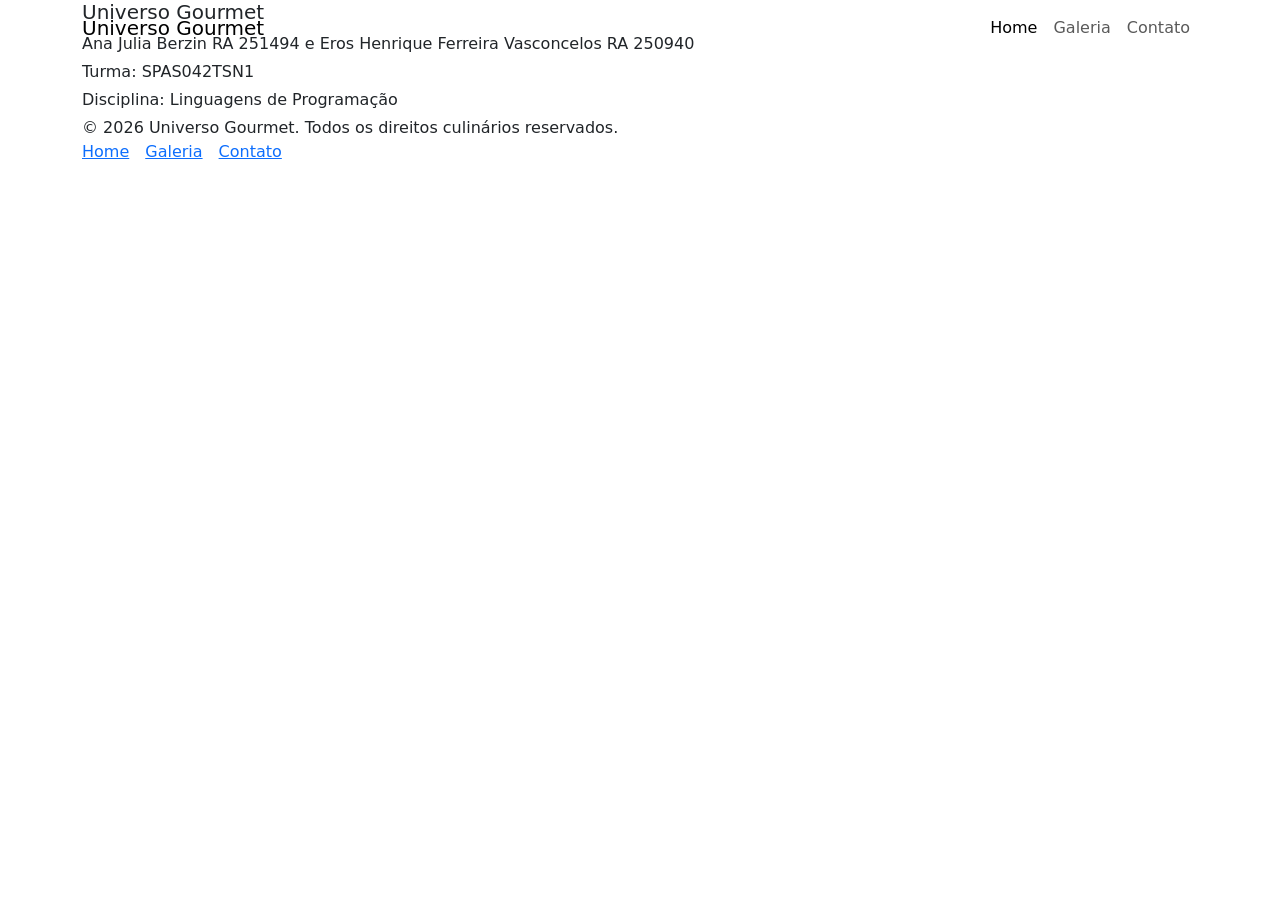
==== index.html @ 27cf1a8c "Estrutura inicial do projeto" ====
<!DOCTYPE html>
<html lang="pt-BR">
<head>
    <meta charset="UTF-8">
    <meta name="viewport" content="width=device-width, initial-scale=1.0">
    <title>Universo Gourmet | Home</title>
    <link href="https://cdn.jsdelivr.net/npm/bootstrap@5.3.3/dist/css/bootstrap.min.css" rel="stylesheet">
    <link rel="stylesheet" href="css/style.css">
</head>
<body>
    <header>
        <nav class="navbar navbar-expand-lg navbar-light fixed-top barra-navegacao">
            <div class="container">
                <a class="navbar-brand" href="index.html">Universo Gourmet</a>
                <button class="navbar-toggler" type="button" data-bs-toggle="collapse" data-bs-target="#menuPrincipal" aria-controls="menuPrincipal" aria-expanded="false" aria-label="Abrir menu de navegação">
                    <span class="navbar-toggler-icon"></span>
                </button>
                <div class="collapse navbar-collapse" id="menuPrincipal">
                    <ul class="navbar-nav ms-auto mb-2 mb-lg-0 lista-navegacao">
                        <li class="nav-item">
                            <a class="nav-link active" aria-current="page" href="index.html">Home</a>
                        </li>
                        <li class="nav-item">
                            <a class="nav-link" href="galeria.html">Galeria</a>
                        </li>
                        <li class="nav-item">
                            <a class="nav-link" href="contato.html">Contato</a>
                        </li>
                    </ul>
                </div>
            </div>
        </nav>
    </header>

    <main class="conteudo-principal container">
    </main>

    <footer>
        <div class="container footer-conteudo">
            <div class="d-flex flex-column gap-1">
                <h5 class="mb-1">Universo Gourmet</h5>
                <p class="mb-0">Ana Julia Berzin RA 251494 e Eros Henrique Ferreira Vasconcelos RA 250940</p>
                <p class="mb-0">Turma: SPAS042TSN1</p>
                <p class="mb-0">Disciplina: Linguagens de Programação</p>
                <p class="mb-0">© 2026 Universo Gourmet. Todos os direitos culinários reservados.</p>
            </div>
            <nav class="d-flex flex-wrap gap-3 links-rodape" aria-label="Navegação do rodapé">
                <a class="footer-link" href="index.html">Home</a>
                <a class="footer-link" href="galeria.html">Galeria</a>
                <a class="footer-link" href="contato.html">Contato</a>
            </nav>
        </div>
    </footer>

    <script src="https://cdn.jsdelivr.net/npm/bootstrap@5.3.3/dist/js/bootstrap.bundle.min.js"></script>
    <script src="./js/script.js"></script>
</body>
</html>
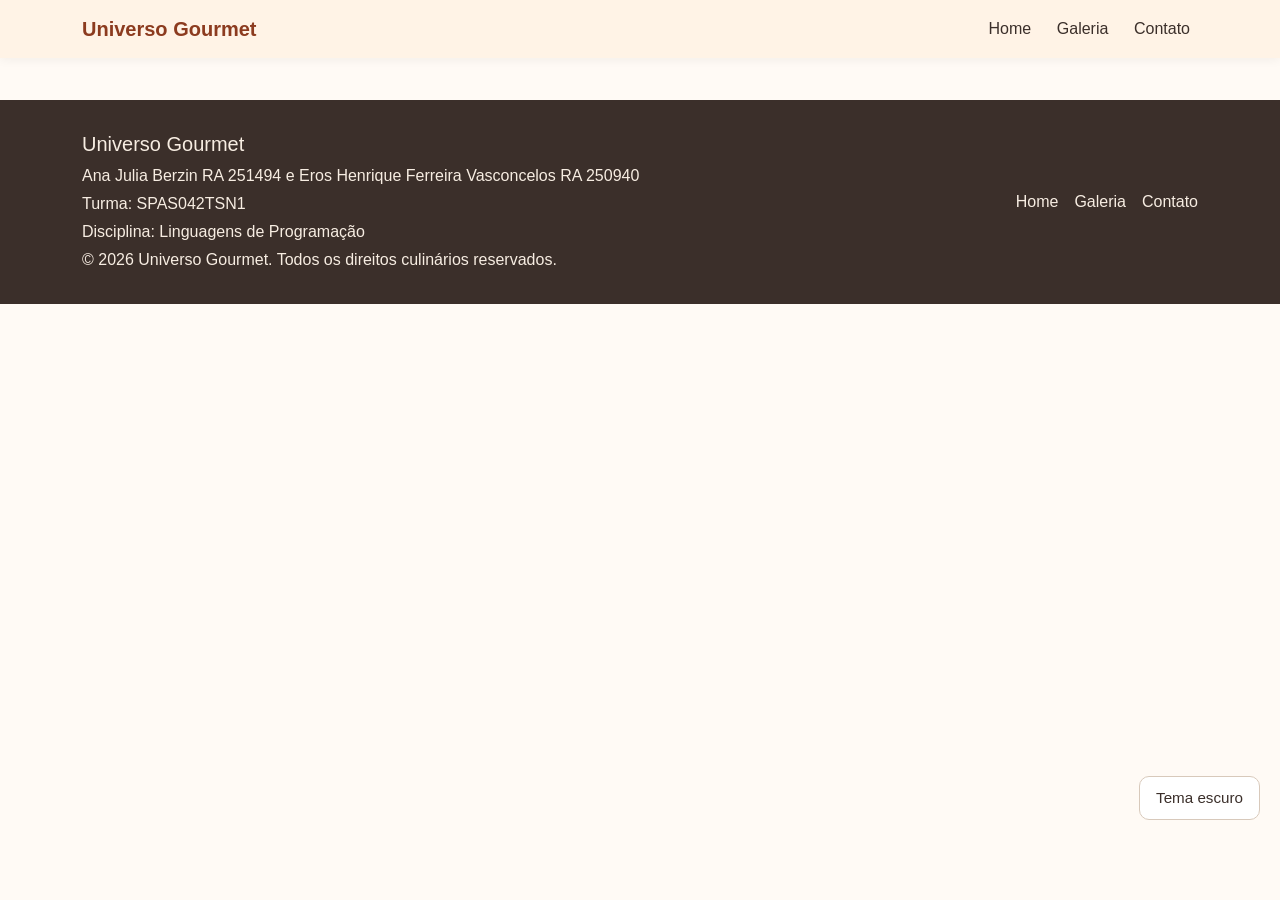
==== commit 4b2be87e: "Adiciona cabecalho institucional nos arquivos" ====
--- a/index.html
+++ b/index.html
@@ -1,4 +1,12 @@
 <!DOCTYPE html>
+<!--
+AF - Avaliacao Final - Linguagens de Programacao
+Tema do Projeto: Universo Gourmet
+Aluno 1: Ana Julia Berzin - RA: 251494
+Aluno 2: Eros Henrique Ferreira Vasconcelos - RA: 250940
+Professor: Abimael de Oliveira
+Data de entrega: 07/06
+-->
 <html lang="pt-BR">
 <head>
     <meta charset="UTF-8">
--- a/css/style.css
+++ b/css/style.css
@@ -0,0 +1,572 @@
+/*
+AF - Avaliacao Final - Linguagens de Programacao
+Tema do Projeto: Universo Gourmet
+Aluno 1: Ana Julia Berzin - RA: 251494
+Aluno 2: Eros Henrique Ferreira Vasconcelos - RA: 250940
+Professor: Abimael de Oliveira
+Data de entrega: 07/06
+*/
+
+:root {
+	--fonte-principal: "Poppins", sans-serif;
+
+	--cor-primaria: #d96b2b;
+	--cor-secundaria: #f2c98a;
+	--cor-destaque: #8c3b1f;
+
+	--cor-fundo: #fffaf5;
+	--cor-texto: #2f2a26;
+	--cor-texto-suave: #6e6258;
+
+	--cor-navbar-fundo: #fff3e6;
+	--cor-navbar-texto: #3b2f2a;
+
+	--cor-botao-fundo: #d96b2b;
+	--cor-botao-texto: #ffffff;
+	--cor-botao-hover: #b8561f;
+
+	--cor-card-fundo: #ffffff;
+	--cor-card-borda: #f0dfcf;
+	--cor-card-sombra: rgba(47, 42, 38, 0.08);
+	--cor-sombra-navbar: rgba(0, 0, 0, 0.05);
+	--cor-foco-botao: rgba(217, 107, 43, 0.25);
+	--cor-foco-campo: rgba(217, 107, 43, 0.2);
+	--cor-botao-secundario-borda: #b9aca1;
+	--cor-botao-secundario-hover: #efe2d6;
+
+	--cor-footer-fundo: #3b2f2a;
+	--cor-footer-texto: #f7ede2;
+
+	--cor-botao-tema-fundo: #ffffff;
+	--cor-botao-tema-texto: #3b2f2a;
+	--cor-botao-tema-borda: #d8c9bb;
+	--cor-botao-tema-hover: #f5e9de;
+}
+
+body[data-tema="escuro"] {
+	--cor-primaria: #e6854c;
+	--cor-secundaria: #4a3428;
+	--cor-destaque: #ffd2b2;
+
+	--cor-fundo: #1f1b18;
+	--cor-texto: #f8efe4;
+	--cor-texto-suave: #d6c5b7;
+
+	--cor-navbar-fundo: #2a231f;
+	--cor-navbar-texto: #f8efe4;
+
+	--cor-botao-fundo: #e6854c;
+	--cor-botao-texto: #1f1b18;
+	--cor-botao-hover: #f39a63;
+
+	--cor-card-fundo: #2d2621;
+	--cor-card-borda: #4f433a;
+	--cor-card-sombra: rgba(0, 0, 0, 0.35);
+	--cor-sombra-navbar: rgba(0, 0, 0, 0.35);
+	--cor-foco-botao: rgba(230, 133, 76, 0.3);
+	--cor-foco-campo: rgba(230, 133, 76, 0.25);
+	--cor-botao-secundario-borda: #8e7d70;
+	--cor-botao-secundario-hover: #3a322c;
+
+	--cor-footer-fundo: #1a1613;
+	--cor-footer-texto: #f8efe4;
+
+	--cor-botao-tema-fundo: #2d2621;
+	--cor-botao-tema-texto: #f8efe4;
+	--cor-botao-tema-borda: #6a5a4e;
+	--cor-botao-tema-hover: #3a322c;
+}
+
+/* Reset básico */
+* {
+	margin: 0;
+	padding: 0;
+	box-sizing: border-box;
+}
+
+img {
+	max-width: 100%;
+	display: block;
+}
+
+ul {
+	list-style: none;
+	padding-left: 0;
+}
+
+a {
+	text-decoration: none;
+}
+
+/* Body */
+body {
+	font-family: var(--fonte-principal);
+	background-color: var(--cor-fundo);
+	color: var(--cor-texto);
+	line-height: 1.5;
+	transition: background-color 0.3s ease, color 0.3s ease;
+}
+
+.conteudo-principal {
+	padding-top: 88px;
+}
+
+.secao-padrao {
+	padding: 2.4rem 0;
+}
+
+.titulo-secao {
+	font-size: 1.6rem;
+	font-weight: 600;
+	color: var(--cor-destaque);
+	margin-bottom: 0.75rem;
+}
+
+.texto-secao {
+	color: var(--cor-texto-suave);
+	margin-bottom: 2rem;
+}
+
+/* Navbar */
+.navbar {
+	background-color: var(--cor-navbar-fundo);
+	box-shadow: 0 2px 10px var(--cor-sombra-navbar);
+}
+
+.barra-navegacao {
+	background-color: var(--cor-navbar-fundo);
+}
+
+.navbar-brand {
+	color: var(--cor-destaque) !important;
+	font-weight: 700;
+	font-size: 1.15rem;
+}
+
+.navbar-toggler {
+	border-color: var(--cor-card-borda);
+}
+
+.navbar-collapse {
+	background-color: var(--cor-navbar-fundo);
+	margin-top: 0.5rem;
+	padding: 0.5rem 0.75rem;
+	border-radius: 10px;
+}
+
+.lista-navegacao {
+	gap: 0.2rem;
+}
+
+.nav-link {
+	color: var(--cor-navbar-texto) !important;
+	font-weight: 500;
+	padding: 0.55rem 0.35rem;
+	transition: color 0.3s ease;
+}
+
+.nav-link:hover {
+	color: var(--cor-primaria) !important;
+}
+
+/* Banner principal */
+.banner-principal {
+	min-height: 56vh;
+	display: flex;
+	align-items: center;
+	background: linear-gradient(120deg, var(--cor-fundo), var(--cor-secundaria));
+	text-align: center;
+}
+
+.conteudo-banner {
+	display: flex;
+	flex-direction: column;
+	gap: 1rem;
+	align-items: center;
+}
+
+.titulo-banner {
+	font-size: 1.9rem;
+	color: var(--cor-destaque);
+}
+
+.texto-banner {
+	font-size: 0.98rem;
+	color: var(--cor-texto-suave);
+	max-width: 32rem;
+}
+
+/* Cards */
+.grid-cards {
+	display: flex;
+	flex-direction: column;
+	flex-wrap: wrap;
+	gap: 1rem;
+}
+
+.card-receita {
+	background-color: var(--cor-card-fundo);
+	border: 1px solid var(--cor-card-borda);
+	border-radius: 12px;
+	box-shadow: 0 8px 18px var(--cor-card-sombra);
+	overflow: hidden;
+	width: 100%;
+	transition: transform 0.3s ease, box-shadow 0.3s ease;
+}
+
+.card-receita:hover {
+	transform: translateY(-4px);
+	box-shadow: 0 12px 24px var(--cor-card-sombra);
+}
+
+.card-conteudo {
+	padding: 1rem;
+	display: flex;
+	flex-direction: column;
+	gap: 0.6rem;
+}
+
+.card-titulo {
+	color: var(--cor-destaque);
+	font-size: 1.2rem;
+	font-weight: 600;
+}
+
+.card-texto {
+	color: var(--cor-texto-suave);
+	font-size: 0.95rem;
+}
+
+/* Botões */
+.btn-gourmet {
+	background-color: var(--cor-botao-fundo);
+	color: var(--cor-botao-texto);
+	border: none;
+	border-radius: 8px;
+	padding: 0.65rem 1.2rem;
+	transition: background-color 0.3s ease, transform 0.2s ease;
+}
+
+.btn-gourmet:hover {
+	background-color: var(--cor-botao-hover);
+	color: var(--cor-botao-texto);
+	transform: translateY(-2px);
+}
+
+.btn-gourmet:focus {
+	box-shadow: 0 0 0 0.2rem var(--cor-foco-botao);
+}
+
+.botao-tema {
+	position: fixed;
+	right: 20px;
+	bottom: 80px;
+	z-index: 1200;
+	padding: 0.6rem 1rem;
+	border-radius: 10px;
+	border: 1px solid var(--cor-botao-tema-borda);
+	background-color: var(--cor-botao-tema-fundo);
+	color: var(--cor-botao-tema-texto);
+	font-family: var(--fonte-principal);
+	font-size: 0.95rem;
+	cursor: pointer;
+	transition: background-color 0.3s ease, color 0.3s ease;
+}
+
+.botao-tema:hover {
+	background-color: var(--cor-botao-tema-hover);
+}
+
+/* Formulários */
+.form-control,
+.form-select {
+	border-radius: 8px;
+	border: 1px solid var(--cor-card-borda);
+	padding: 0.7rem 0.8rem;
+	font-size: 1rem;
+}
+
+.form-control:focus,
+.form-select:focus {
+	border-color: var(--cor-primaria);
+	box-shadow: 0 0 0 0.2rem var(--cor-foco-campo);
+}
+
+.grupo-formulario {
+	display: flex;
+	flex-direction: column;
+	gap: 0.4rem;
+	margin-bottom: 1rem;
+}
+
+/* Página contato */
+.contato-secao {
+	padding: 2.8rem 0;
+}
+
+.contato-secao .titulo-secao {
+	font-size: 1.7rem;
+}
+
+.contato-secao .texto-secao {
+	max-width: 760px;
+	margin: 0 auto;
+}
+
+.card-contato {
+	background-color: var(--cor-card-fundo);
+	border: 1px solid var(--cor-card-borda);
+	border-radius: 14px;
+	box-shadow: 0 8px 20px var(--cor-card-sombra);
+	padding: 1.2rem;
+	transition: transform 0.3s ease, box-shadow 0.3s ease;
+}
+
+.card-contato:hover {
+	transform: translateY(-3px);
+	box-shadow: 0 12px 24px var(--cor-card-sombra);
+}
+
+.info-contato {
+	display: flex;
+	flex-direction: column;
+	gap: 0.8rem;
+	color: var(--cor-texto-suave);
+}
+
+.contato-secao .form-label {
+	color: var(--cor-destaque);
+	font-weight: 500;
+}
+
+.contato-secao textarea.form-control {
+	resize: vertical;
+	min-height: 120px;
+}
+
+.contato-secao .d-flex.flex-wrap.gap-2.justify-content-start {
+	flex-direction: column;
+}
+
+.contato-secao .d-flex.flex-wrap.gap-2.justify-content-start .btn {
+	width: 100%;
+}
+
+.redes-sociais-contato {
+	display: flex;
+	flex-wrap: wrap;
+	align-items: center;
+	gap: 0.6rem;
+	color: var(--cor-texto-suave);
+}
+
+.link-rede-social {
+	color: var(--cor-destaque);
+	font-weight: 500;
+	transition: color 0.3s ease;
+}
+
+.link-rede-social:hover {
+	color: var(--cor-primaria);
+}
+
+.contato-secao .btn-outline-secondary {
+	border-color: var(--cor-botao-secundario-borda);
+	color: var(--cor-texto);
+	border-radius: 8px;
+	transition: background-color 0.3s ease, color 0.3s ease;
+}
+
+.contato-secao .btn-outline-secondary:hover {
+	background-color: var(--cor-botao-secundario-hover);
+	border-color: var(--cor-botao-secundario-borda);
+	color: var(--cor-texto);
+}
+
+.mapa-contato {
+	border: 0;
+	width: 100%;
+	min-height: 240px;
+	border-radius: 10px;
+	box-shadow: 0 8px 18px var(--cor-card-sombra);
+	transition: transform 0.3s ease;
+}
+
+.mapa-contato:hover {
+	transform: scale(1.01);
+}
+
+/* Footer */
+footer {
+	background-color: var(--cor-footer-fundo);
+	color: var(--cor-footer-texto);
+	padding: 1.6rem 0;
+}
+
+.footer-conteudo {
+	display: flex;
+	justify-content: center;
+	align-items: center;
+	flex-direction: column;
+	flex-wrap: wrap;
+	gap: 1rem;
+	text-align: center;
+}
+
+.links-rodape {
+	justify-content: center;
+}
+
+.footer-link {
+	color: var(--cor-footer-texto);
+	transition: color 0.3s ease;
+}
+
+.footer-link:hover {
+	color: var(--cor-secundaria);
+}
+
+/* Responsividade */
+@media (min-width: 768px) {
+	.conteudo-principal {
+		padding-top: 94px;
+	}
+
+	.secao-padrao {
+		padding: 3rem 0;
+	}
+
+	.titulo-secao {
+		font-size: 1.85rem;
+	}
+
+	.navbar-collapse {
+		margin-top: 0;
+		padding: 0;
+		border-radius: 0;
+	}
+
+	.lista-navegacao {
+		gap: 0.6rem;
+	}
+
+	.banner-principal {
+		min-height: 60vh;
+		text-align: center;
+	}
+
+	.conteudo-banner {
+		align-items: center;
+	}
+
+	.titulo-banner {
+		font-size: 2.2rem;
+	}
+
+	.grid-cards {
+		flex-direction: row;
+		gap: 1.2rem;
+	}
+
+	.card-receita {
+		flex: 1 1 calc(50% - 0.6rem);
+	}
+
+	.card-contato {
+		padding: 1.4rem;
+	}
+
+	.contato-secao .titulo-secao {
+		font-size: 1.95rem;
+	}
+
+	.contato-secao .d-flex.flex-wrap.gap-2.justify-content-start {
+		flex-direction: row;
+	}
+
+	.contato-secao .d-flex.flex-wrap.gap-2.justify-content-start .btn {
+		width: auto;
+	}
+
+	.redes-sociais-contato {
+		gap: 0.9rem;
+	}
+
+	.footer-conteudo {
+		flex-direction: column;
+		text-align: center;
+	}
+}
+
+@media (min-width: 992px) {
+	.conteudo-principal {
+		padding-top: 100px;
+	}
+
+	.secao-padrao {
+		padding: 3.5rem 0;
+	}
+
+	.titulo-secao {
+		font-size: 2rem;
+	}
+
+	.navbar-brand {
+		font-size: 1.25rem;
+	}
+
+	.navbar-collapse {
+		background-color: transparent;
+	}
+
+	.banner-principal {
+		min-height: 70vh;
+		text-align: left;
+	}
+
+	.conteudo-banner {
+		align-items: flex-start;
+	}
+
+	.titulo-banner {
+		font-size: 2.6rem;
+	}
+
+	.grid-cards {
+		gap: 1.5rem;
+	}
+
+	.card-receita {
+		flex: 1 1 calc(33.333% - 1rem);
+	}
+
+	.contato-secao {
+		padding: 4rem 0;
+	}
+
+	.contato-secao .titulo-secao {
+		font-size: 2.1rem;
+	}
+
+	.card-contato {
+		padding: 1.5rem;
+	}
+
+	.mapa-contato {
+		min-height: 280px;
+	}
+
+	footer {
+		padding: 2rem 0;
+	}
+
+	.footer-conteudo {
+		justify-content: space-between;
+		flex-direction: row;
+		text-align: left;
+	}
+
+	.links-rodape {
+		justify-content: flex-start;
+	}
+}
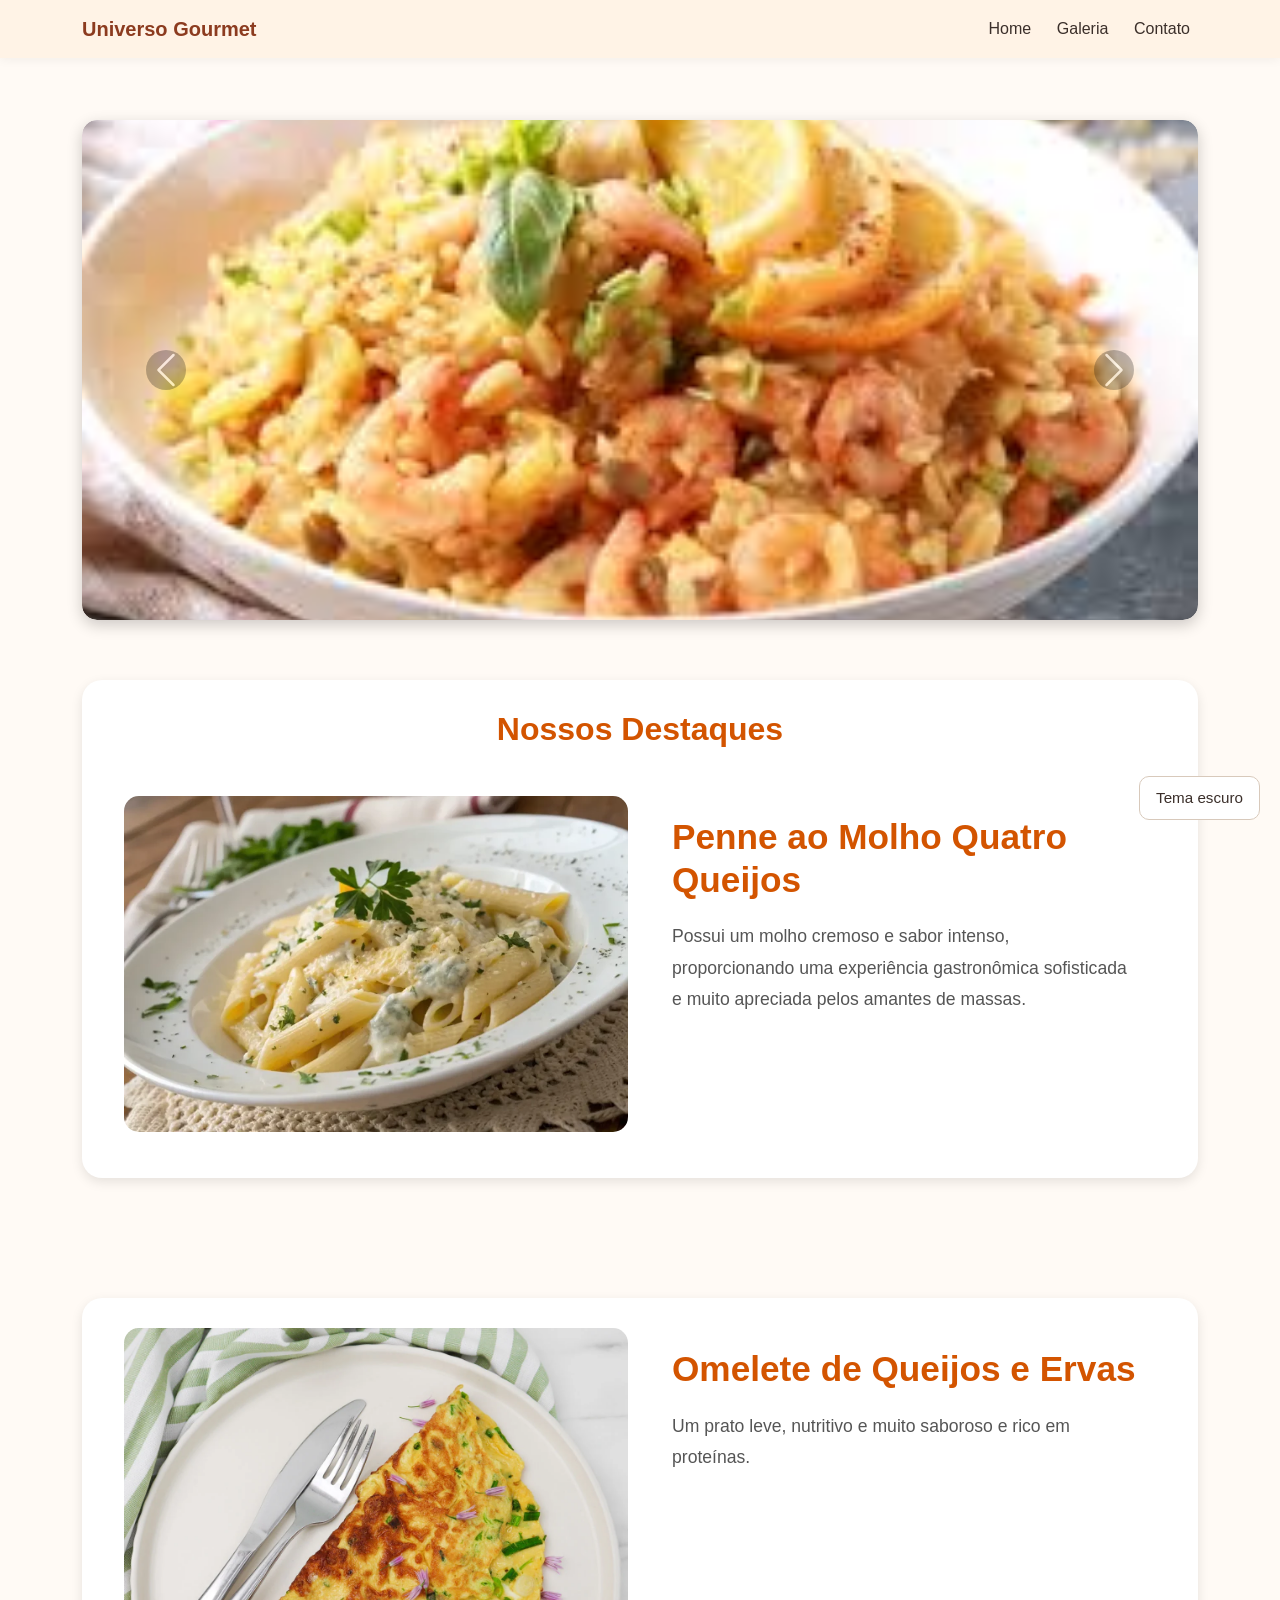
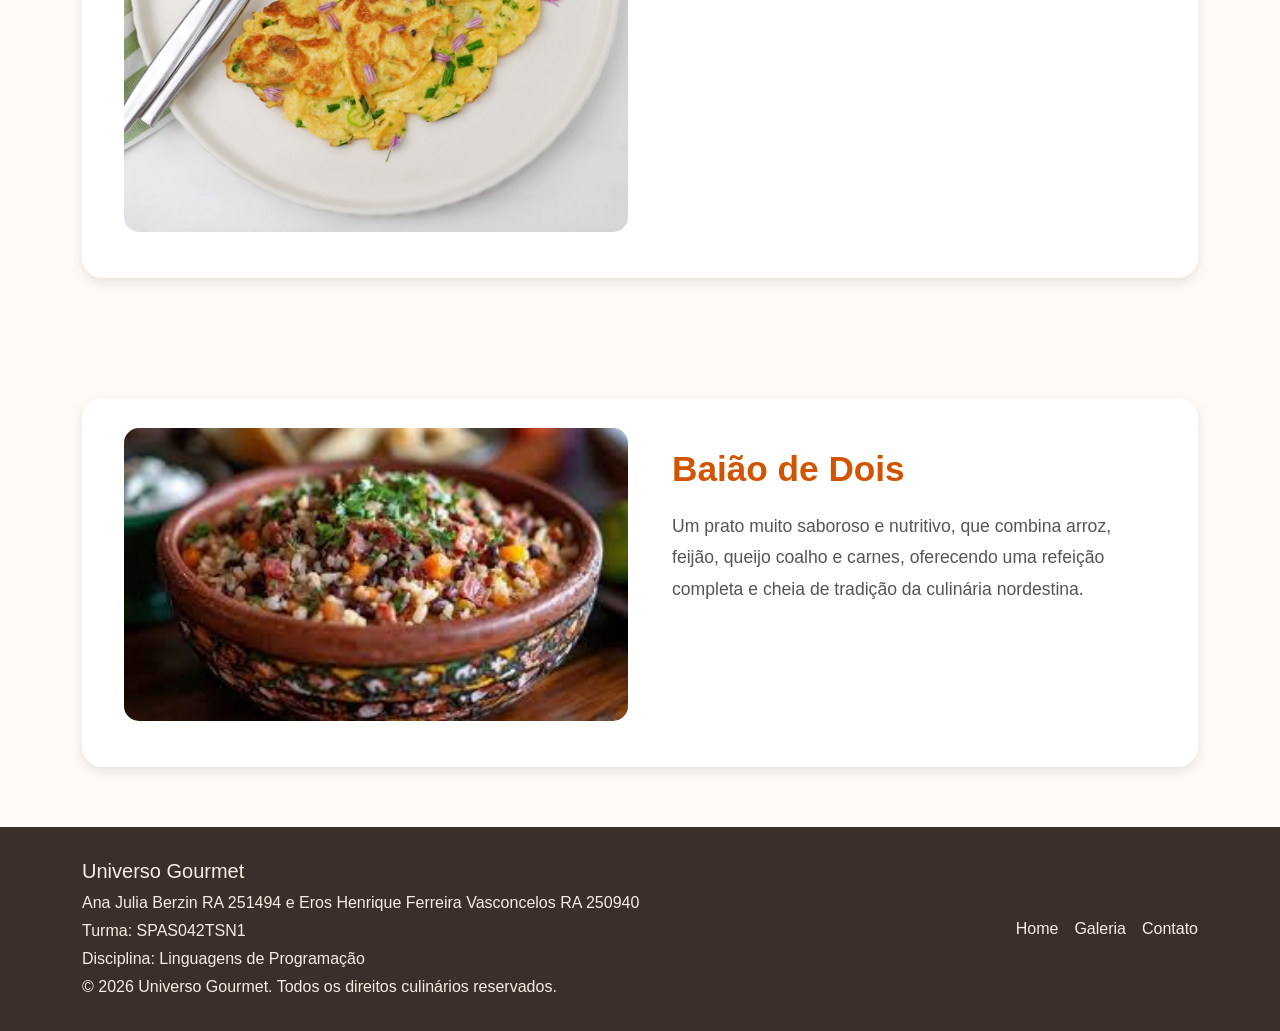
==== commit c7a24d67: "meu projeto vazio" ====
--- a/index.html
+++ b/index.html
@@ -41,6 +41,102 @@
     </header>
 
     <main class="conteudo-principal container">
+         
+        <section aria-label="Destaques em banner"></section>
+        <div id="carouselExampleInterval" class="carousel slide" data-bs-ride="carousel" data-bs-pause="none">
+            <div class="carousel-inner">
+                <div class="carousel-item active" data-bs-interval="1000">
+                    <img src="./img/carbonara.png" class="d-block w-100" alt="Banner 1">
+                </div>
+                <div class="carousel-item" data-bs-interval="1000">
+                    <img src="./img/risoto.png" class="d-block w-100" alt="Banner 2">
+                </div>
+                <div class="carousel-item" data-bs-interval="1000">
+                    <img src="./img/Strogo.png" class="d-block w-100" alt="Banner 3">
+                </div>
+                <div class="carousel-item" data-bs-interval="1000">
+                    <img src="./img/feijoada.png" class="d-block w-100" alt="Banner 4">
+                </div>
+                <div class="carousel-item" data-bs-interval="1000">
+                    <img src="./img/salada.png" class="d-block w-100" alt="Banner 5">
+                </div>
+            </div>
+            <button class="carousel-control-prev" data-bs-target="#carouselExampleInterval" type="button"
+                data-bs-slide="prev" aria-label="Voltar banner">
+                <span class="carousel-control-prev-icon" aria-hidden="true"></span>
+                <span class="visually-hidden">Anterior</span>
+            </button>
+            <button class="carousel-control-next" data-bs-target="#carouselExampleInterval" type="button"
+                data-bs-slide="next" aria-label="Avançar banner"> 
+                <span class="carousel-control-next-icon" aria-hidden="true"></span>
+                <span class="visually-hidden">Próximo</span>
+            </button>
+        </div>
+        </section>
+        
+        <section class="section-banner-home" aria-label="Chamada principal">
+            <div class="container-fluid">
+                <h2 class="text-center mb-5">Nossos Destaques</h2>
+                <div class="row m-0">
+                    <div class="col-12 col-md-6">
+                        <figure>
+                            <img src="./img/penne.png" alt="Banner: Penne ao Molho Quatro Queijos" loading="lazy">
+                        </figure>
+
+                    </div>
+                    <div class="col-12 col-md-6">
+                        <section class="texto-banner d-none d-md-block" aria-label="Mensagem principal">
+                            <h1>Penne ao Molho Quatro Queijos</h1>
+                            <p class="d-none d-md-block">
+                                Possui um molho cremoso e sabor intenso, proporcionando uma experiência gastronômica sofisticada e muito apreciada pelos amantes de massas. 
+                            </p>
+                        </section>
+                    </div>
+                </div>
+            </div>
+        </section>
+        <section class="section-banner-home" aria-label="Chamada principal">
+            <div class="container-fluid">
+                <div class="row m-0">
+                    <div class="col-12 col-md-6">
+                        <figure>
+                            <img src="./img/omelete.png" alt="Banner: Omelete de Queijos e Ervas" loading="lazy">
+                        </figure>
+
+                    </div>
+                    <div class="col-12 col-md-6">
+                        <section class="texto-banner d-none d-md-block" aria-label="Mensagem principal">
+                            <h1>Omelete de Queijos e Ervas</h1>
+                            <p class="d-none d-md-block">
+                                Um prato leve, nutritivo e muito saboroso  e rico em proteínas.
+                            </p>
+                        </section>
+                    </div>
+                </div>
+            </div>
+        </section>
+        
+        <section class="section-banner-home" aria-label="Chamada principal">
+            <div class="container-fluid">
+                <div class="row m-0">
+                    <div class="col-12 col-md-6">
+                        <figure>
+                            <img src="./img/baiao.png" alt="Banner: baião de dois" loading="lazy">
+                        </figure>
+
+                    </div>
+                    <div class="col-12 col-md-6">
+                        <section class="texto-banner d-none d-md-block" aria-label="Mensagem principal">
+                            <h1>Baião de Dois</h1>
+                            <p class="d-none d-md-block">
+                                Um prato muito saboroso e nutritivo, que combina arroz, feijão, queijo coalho e carnes, oferecendo uma refeição completa e cheia de tradição da culinária nordestina.
+                            </p>
+                        </section>
+                    </div>
+                </div>
+            </div>
+        </section>
+        
     </main>
 
     <footer>
--- a/css/style.css
+++ b/css/style.css
@@ -570,3 +570,175 @@
 		justify-content: flex-start;
 	}
 }
+
+.categoria {
+    display: inline-block;
+    padding: 8px 18px;
+    margin: 5px;
+    border-radius: 20px;
+    background-color: #fff;
+    border: 2px solid #ff8c42;
+    color: #ff8c42;
+    font-weight: bold;
+    cursor: pointer;
+    transition: 0.3s;
+}
+
+.categoria:hover {
+    background-color: #ff8c42;
+    color: #fff;
+    transform: scale(1.05);
+}
+
+.secao {
+    margin-top: 40px;
+}
+
+.secao-titulo {
+    text-align: center;
+    margin-bottom: 30px;
+}
+
+.secao-titulo h2 {
+    color: #ff8c42;
+    font-size: 2rem;
+    margin-bottom: 10px;
+}
+
+.rotulo {
+    color: #777;
+    font-size: 0.95rem;
+}
+
+.cards {
+    display: grid;
+    grid-template-columns: repeat(auto-fit, minmax(250px, 1fr));
+    gap: 25px;
+}
+
+.card {
+    background-color: #fff;
+    border-radius: 15px;
+    padding: 15px;
+    box-shadow: 0 5px 15px rgba(0,0,0,0.1);
+    transition: 0.3s ease;
+    overflow: hidden;
+}
+
+.card:hover {
+    transform: translateY(-8px);
+    box-shadow: 0 10px 25px rgba(0,0,0,0.2);
+}
+
+.card img {
+    width: 100%;
+    height: 200px;
+    object-fit: cover;
+    border-radius: 10px;
+    transition: transform 0.4s ease;
+}
+
+.card:hover img {
+    transform: scale(1.05);
+}
+
+.card figcaption {
+    font-weight: bold;
+    margin-top: 10px;
+    color: #ff8c42;
+    font-size: 1.1rem;
+}
+
+.card p {
+    margin-top: 8px;
+    font-size: 0.95rem;
+    line-height: 1.4;
+    color: #555;
+}
+
+.categoria {
+  background-color: #fff3e0;
+  padding: 10px 20px;
+  border-radius: 20px;
+  margin: 5px;
+  display: inline-block;
+  font-weight: bold;
+  color: #d35400;
+  transition: 0.3s;
+}
+
+.categoria:hover {
+  background-color: #d35400;
+  color: white;
+  cursor: pointer;  
+}
+
+.carousel {
+    margin-top: 20px;
+    border-radius: 15px;
+    overflow: hidden;
+    box-shadow: 0px 5px 15px rgba(0,0,0,0.2);
+}
+
+.carousel img {
+    height: 500px;
+    object-fit: cover;
+	width: 100%;
+    border-radius: 15px;
+    transition: transform 0.4s ease;
+}
+
+.carousel-control-prev-icon,
+.carousel-control-next-icon {
+    background-color: rgba(0,0,0,0.5);
+    border-radius: 50%;
+    padding: 20px;
+}
+
+.section-banner-home {
+    padding: 60px 0;
+}
+
+.section-banner-home .container-fluid {
+    background-color: #ffffff;
+    border-radius: 20px;
+    padding: 30px;
+    box-shadow: 0px 4px 12px rgba(0,0,0,0.1);
+}
+
+.section-banner-home img {
+    width: 100%;
+    border-radius: 15px;
+    transition: transform 0.4s ease;
+}
+
+.section-banner-home img:hover {
+    transform: scale(1.03);
+}
+
+.texto-banner {
+    display: flex;
+    flex-direction: column;
+    justify-content: center;
+    height: 100%;
+    padding: 20px;
+}
+
+.texto-banner h1 {
+    color: #d35400;
+    font-size: 2.2rem;
+    font-weight: bold;
+    margin-bottom: 20px;
+}
+
+.texto-banner p {
+    font-size: 1.1rem;
+    line-height: 1.8;
+    color: #555;
+}
+
+h2.text-center {
+    color: #d35400;
+    font-weight: bold;
+    margin-bottom: 40px;
+}
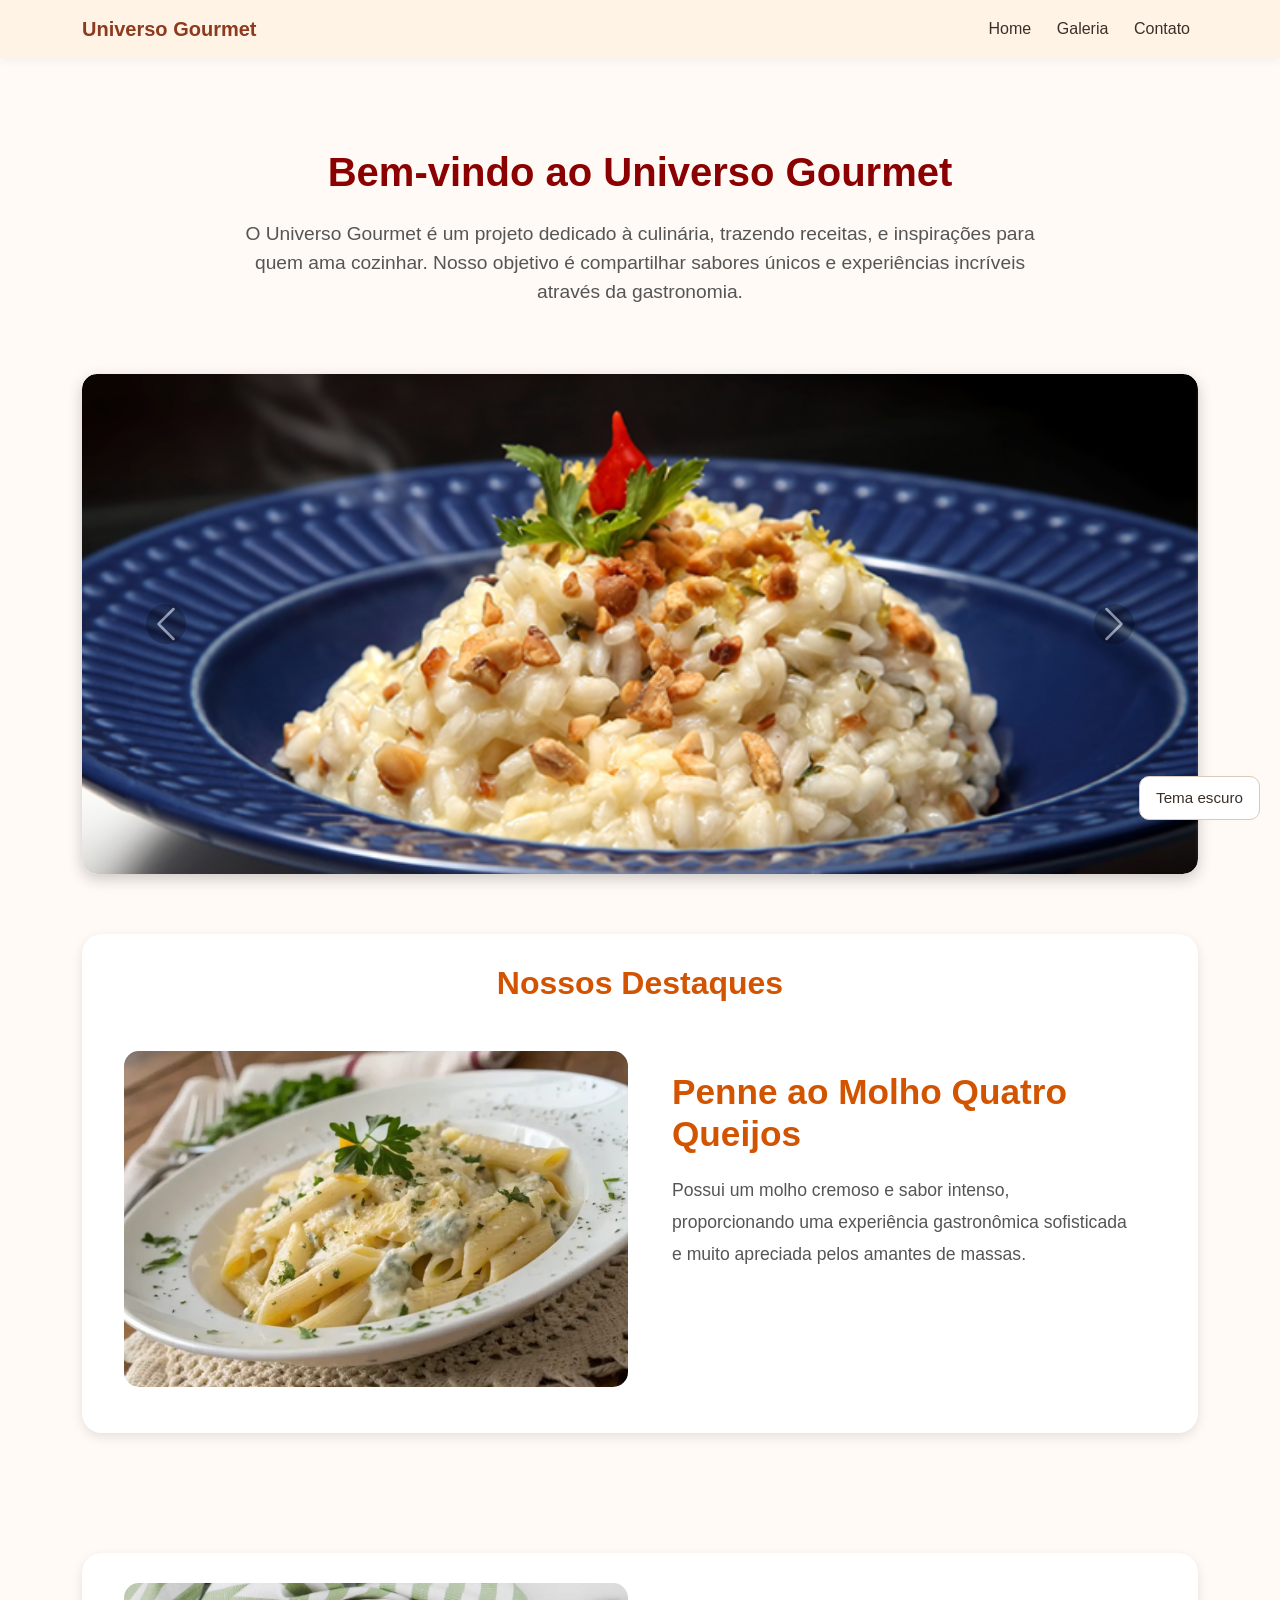
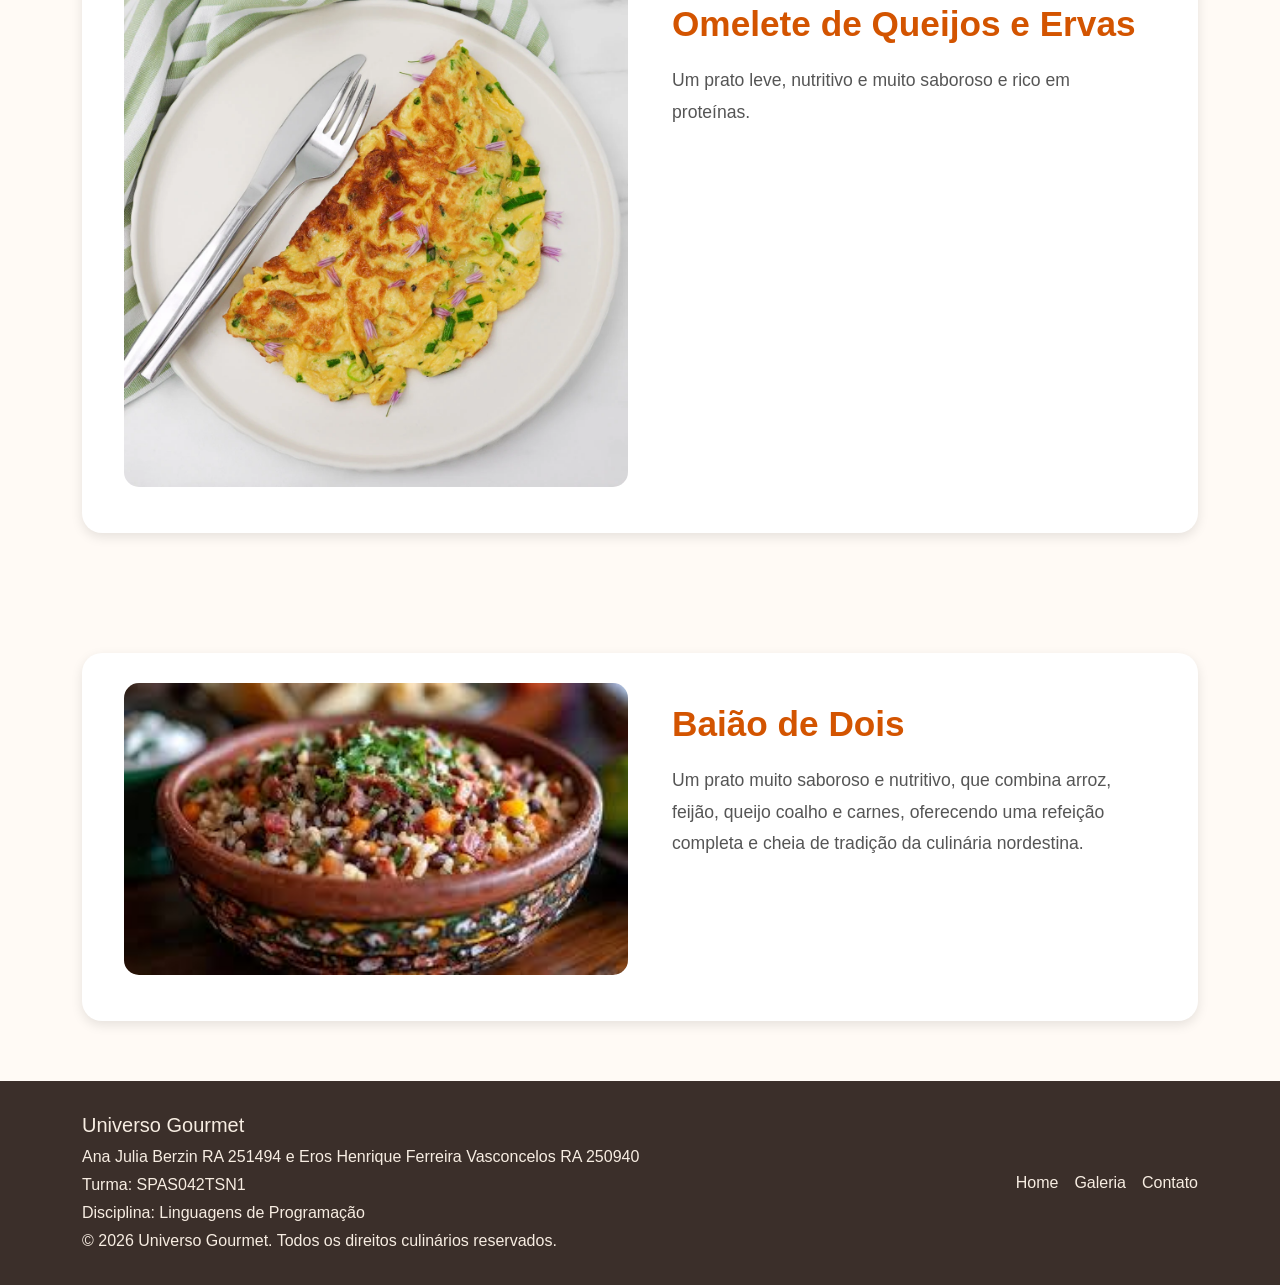
==== commit 5e18094d: "Alterações Feitas" ====
--- a/index.html
+++ b/index.html
@@ -41,21 +41,39 @@
     </header>
 
     <main class="conteudo-principal container">
+
+        <!-- APRESENTAÇÃO -->
+        <section class="apresentacao py-5" id="apresentacao">
+            <div class="container text-center">
+
+                <h2 class="mb-4">Bem-vindo ao Universo Gourmet</h2>
+
+                <article>
+                    <p class="lead">
+                        O Universo Gourmet é um projeto dedicado à culinária, trazendo receitas,
+                        e inspirações para quem ama cozinhar.
+                        Nosso objetivo é compartilhar sabores únicos e experiências incríveis
+                        através da gastronomia.
+                    </p>
+                </article>
+
+            </div>
+        </section>
          
         <section aria-label="Destaques em banner"></section>
         <div id="carouselExampleInterval" class="carousel slide" data-bs-ride="carousel" data-bs-pause="none">
             <div class="carousel-inner">
                 <div class="carousel-item active" data-bs-interval="1000">
-                    <img src="./img/carbonara.png" class="d-block w-100" alt="Banner 1">
+                    <img src="./img/carbonara1.png" class="d-block w-100" alt="Banner 1">
                 </div>
                 <div class="carousel-item" data-bs-interval="1000">
-                    <img src="./img/risoto.png" class="d-block w-100" alt="Banner 2">
+                    <img src="./img/risoto1.png" class="d-block w-100" alt="Banner 2">
                 </div>
                 <div class="carousel-item" data-bs-interval="1000">
-                    <img src="./img/Strogo.png" class="d-block w-100" alt="Banner 3">
+                    <img src="./img/strogo1.png" class="d-block w-100" alt="Banner 3">
                 </div>
                 <div class="carousel-item" data-bs-interval="1000">
-                    <img src="./img/feijoada.png" class="d-block w-100" alt="Banner 4">
+                    <img src="./img/feijoada1.png" class="d-block w-100" alt="Banner 4">
                 </div>
                 <div class="carousel-item" data-bs-interval="1000">
                     <img src="./img/salada.png" class="d-block w-100" alt="Banner 5">
@@ -73,7 +91,7 @@
             </button>
         </div>
         </section>
-        
+
         <section class="section-banner-home" aria-label="Chamada principal">
             <div class="container-fluid">
                 <h2 class="text-center mb-5">Nossos Destaques</h2>
--- a/css/style.css
+++ b/css/style.css
@@ -571,27 +571,25 @@
 	}
 }
 
-.categoria {
-    display: inline-block;
-    padding: 8px 18px;
-    margin: 5px;
-    border-radius: 20px;
-    background-color: #fff;
-    border: 2px solid #ff8c42;
-    color: #ff8c42;
+.apresentacao{
+    padding: 60px 20px;
+}
+
+.apresentacao h2{
+    color: #8b0000;
+    font-size: 2.5rem;
     font-weight: bold;
-    cursor: pointer;
-    transition: 0.3s;
-}
-
-.categoria:hover {
-    background-color: #ff8c42;
-    color: #fff;
-    transform: scale(1.05);
+}
+
+.apresentacao p{
+    max-width: 800px;
+    margin: auto;
+    font-size: 1.2rem;
+    color: #555;
 }
 
 .secao {
-    margin-top: 40px;
+    margin-bottom: 60px;
 }
 
 .secao-titulo {
@@ -600,79 +598,78 @@
 }
 
 .secao-titulo h2 {
-    color: #ff8c42;
-    font-size: 2rem;
-    margin-bottom: 10px;
-}
-
-.rotulo {
-    color: #777;
-    font-size: 0.95rem;
+    color: #8b0000;
+    font-size: 2.2rem;
+    font-weight: bold;
+}
+
+.secao-titulo p {
+    color: #666;
 }
 
 .cards {
     display: grid;
-    grid-template-columns: repeat(auto-fit, minmax(250px, 1fr));
-    gap: 25px;
+    grid-template-columns: repeat(auto-fit, minmax(280px, 1fr));
+    gap: 20px;
 }
 
 .card {
     background-color: #fff;
-    border-radius: 15px;
-    padding: 15px;
-    box-shadow: 0 5px 15px rgba(0,0,0,0.1);
-    transition: 0.3s ease;
+    border-radius: 12px;
     overflow: hidden;
+    box-shadow: 0 4px 15px rgba(0,0,0,0.08);
+    transition: 0.3s;
 }
 
 .card:hover {
-    transform: translateY(-8px);
-    box-shadow: 0 10px 25px rgba(0,0,0,0.2);
+    transform: translateY(-5px);
+}
+
+.card figure {
+    margin: 0;
 }
 
 .card img {
     width: 100%;
     height: 200px;
     object-fit: cover;
-    border-radius: 10px;
-    transition: transform 0.4s ease;
-}
-
-.card:hover img {
-    transform: scale(1.05);
 }
 
 .card figcaption {
+    text-align: center;
     font-weight: bold;
-    margin-top: 10px;
-    color: #ff8c42;
-    font-size: 1.1rem;
+    padding: 10px;
+    background-color: #fff3e6;
+    color: #8b0000;
 }
 
 .card p {
-    margin-top: 8px;
-    font-size: 0.95rem;
-    line-height: 1.4;
+    padding: 15px;
+    font-size: 0.9rem;
     color: #555;
 }
 
 .categoria {
-  background-color: #fff3e0;
-  padding: 10px 20px;
-  border-radius: 20px;
-  margin: 5px;
-  display: inline-block;
-  font-weight: bold;
-  color: #d35400;
-  transition: 0.3s;
+    display: inline-block;
+    padding: 8px 15px;
+    margin: 5px;
+    border-radius: 20px;
+    background-color: #fff3e6;
+    color: #8b0000;
+    font-weight: bold;
+    cursor: pointer;
+    transition: 0.3s;
 }
 
 .categoria:hover {
-  background-color: #d35400;
-  color: white;
-  cursor: pointer;  
-}
-
+    background-color: #8b0000;
+    color: white;
+}
+
+img {
+    max-width: 100%;
+    display: block;
+}
 .carousel {
     margin-top: 20px;
     border-radius: 15px;
